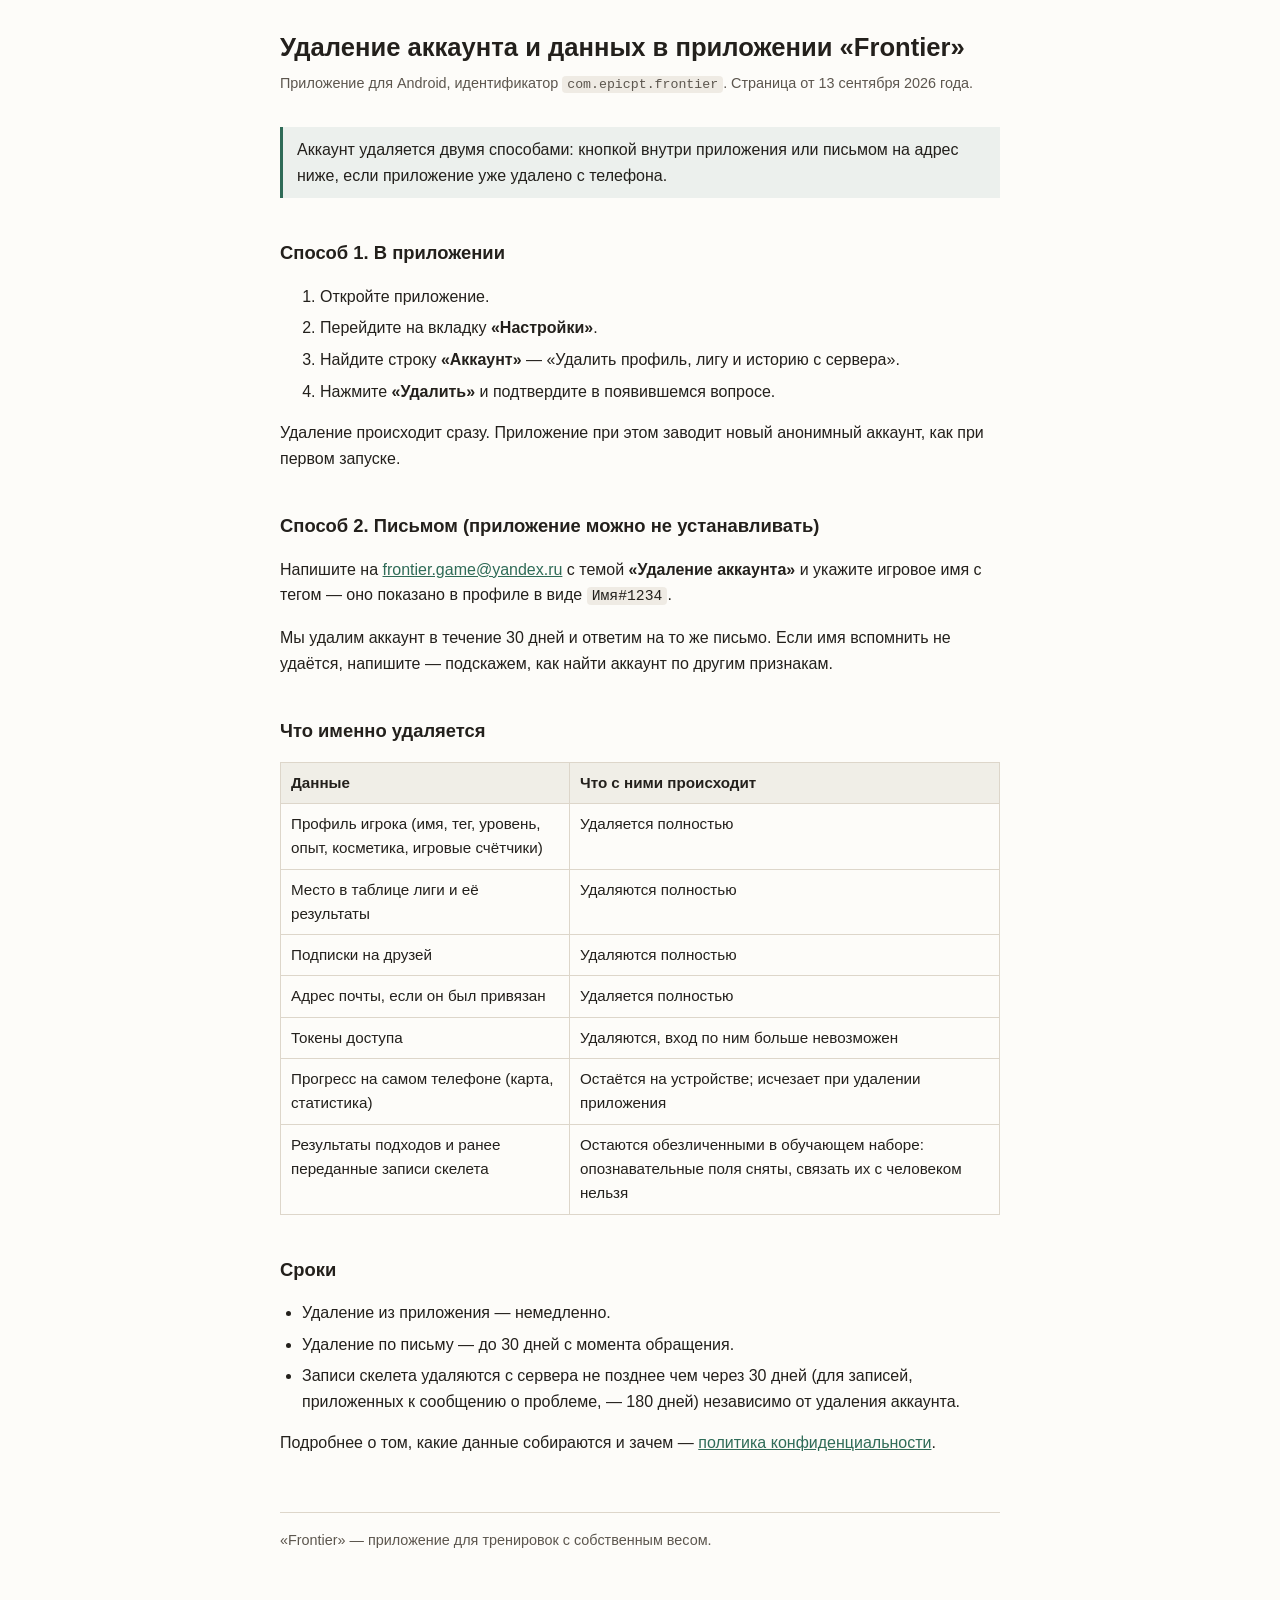
==== delete-account.html @ 0f805be9 "Политика конфиденциальности и страница удаления аккаунта Co-Authored-By: Claude Opus 5 <noreply@anth" ====
<!DOCTYPE html>
<html lang="ru">
<head>
<meta charset="utf-8">
<meta name="viewport" content="width=device-width, initial-scale=1">
<title>Удаление аккаунта — Frontier</title>
<link rel="stylesheet" href="_style.css">
</head>
<body>
<main>

<h1>Удаление аккаунта и данных в приложении «Frontier»</h1>
<p class="meta">Приложение для Android, идентификатор <code>com.epicpt.frontier</code>. Страница от 13 сентября 2026 года.</p>

<div class="note">
Аккаунт удаляется двумя способами: кнопкой внутри приложения или письмом на
адрес ниже, если приложение уже удалено с телефона.
</div>

<h2>Способ 1. В приложении</h2>
<ol>
  <li>Откройте приложение.</li>
  <li>Перейдите на вкладку <strong>«Настройки»</strong>.</li>
  <li>Найдите строку <strong>«Аккаунт»</strong> — «Удалить профиль, лигу и историю с сервера».</li>
  <li>Нажмите <strong>«Удалить»</strong> и подтвердите в появившемся вопросе.</li>
</ol>
<p>
Удаление происходит сразу. Приложение при этом заводит новый анонимный аккаунт,
как при первом запуске.
</p>

<h2>Способ 2. Письмом (приложение можно не устанавливать)</h2>
<p>
Напишите на <a href="mailto:frontier.game@yandex.ru">frontier.game@yandex.ru</a> с темой
<strong>«Удаление аккаунта»</strong> и укажите игровое имя с тегом — оно
показано в профиле в виде <code>Имя#1234</code>.
</p>
<p>
Мы удалим аккаунт в течение 30 дней и ответим на то же письмо. Если имя вспомнить
не удаётся, напишите — подскажем, как найти аккаунт по другим признакам.
</p>

<h2>Что именно удаляется</h2>
<table>
  <tr><th>Данные</th><th>Что с ними происходит</th></tr>
  <tr><td>Профиль игрока (имя, тег, уровень, опыт, косметика, игровые счётчики)</td><td>Удаляется полностью</td></tr>
  <tr><td>Место в таблице лиги и её результаты</td><td>Удаляются полностью</td></tr>
  <tr><td>Подписки на друзей</td><td>Удаляются полностью</td></tr>
  <tr><td>Адрес почты, если он был привязан</td><td>Удаляется полностью</td></tr>
  <tr><td>Токены доступа</td><td>Удаляются, вход по ним больше невозможен</td></tr>
  <tr><td>Прогресс на самом телефоне (карта, статистика)</td><td>Остаётся на устройстве; исчезает при удалении приложения</td></tr>
  <tr><td>Результаты подходов и ранее переданные записи скелета</td><td>Остаются обезличенными в обучающем наборе: опознавательные поля сняты, связать их с человеком нельзя</td></tr>
</table>

<h2>Сроки</h2>
<ul>
  <li>Удаление из приложения — немедленно.</li>
  <li>Удаление по письму — до 30 дней с момента обращения.</li>
  <li>Записи скелета удаляются с сервера не позднее чем через 30 дней (для записей, приложенных к сообщению о проблеме, — 180 дней) независимо от удаления аккаунта.</li>
</ul>

<p>
Подробнее о том, какие данные собираются и зачем —
<a href="privacy.html">политика конфиденциальности</a>.
</p>

<footer>
«Frontier» — приложение для тренировок с собственным весом.
</footer>

</main>
</body>
</html>
---- _style.css ----
/* Общий стиль двух юридических страниц. Отдельный файл, чтобы правка вида не
   требовала трогать текст политики (его версию и дату отслеживают отдельно). */
:root {
  color-scheme: light dark;
  --bg: #fdfcf9;
  --fg: #23201c;
  --muted: #5c564e;
  --line: #ddd6ca;
  --accent: #2f6b57;
}
@media (prefers-color-scheme: dark) {
  :root {
    --bg: #17161a;
    --fg: #e8e4dc;
    --muted: #a39c92;
    --line: #363239;
    --accent: #8fd3b6;
  }
}
* { box-sizing: border-box; }
body {
  margin: 0;
  padding: 32px 20px 64px;
  background: var(--bg);
  color: var(--fg);
  font: 16px/1.6 -apple-system, BlinkMacSystemFont, "Segoe UI", Roboto, sans-serif;
}
main { max-width: 720px; margin: 0 auto; }
h1 { font-size: 1.6rem; line-height: 1.25; margin: 0 0 8px; }
h2 { font-size: 1.15rem; margin: 40px 0 12px; }
h3 { font-size: 1rem; margin: 24px 0 8px; }
.meta { color: var(--muted); font-size: 0.9rem; margin: 0 0 32px; }
a { color: var(--accent); }
ul { padding-left: 22px; }
li { margin: 6px 0; }
table { border-collapse: collapse; width: 100%; margin: 16px 0; font-size: 0.95rem; }
th, td { border: 1px solid var(--line); padding: 8px 10px; text-align: left; vertical-align: top; }
th { background: color-mix(in srgb, var(--line) 40%, transparent); }
.note {
  border-left: 3px solid var(--accent);
  padding: 10px 14px;
  margin: 20px 0;
  background: color-mix(in srgb, var(--accent) 8%, transparent);
}
footer { margin-top: 56px; padding-top: 16px; border-top: 1px solid var(--line); color: var(--muted); font-size: 0.9rem; }
code { font-size: 0.92em; background: color-mix(in srgb, var(--line) 45%, transparent); padding: 1px 5px; border-radius: 4px; }
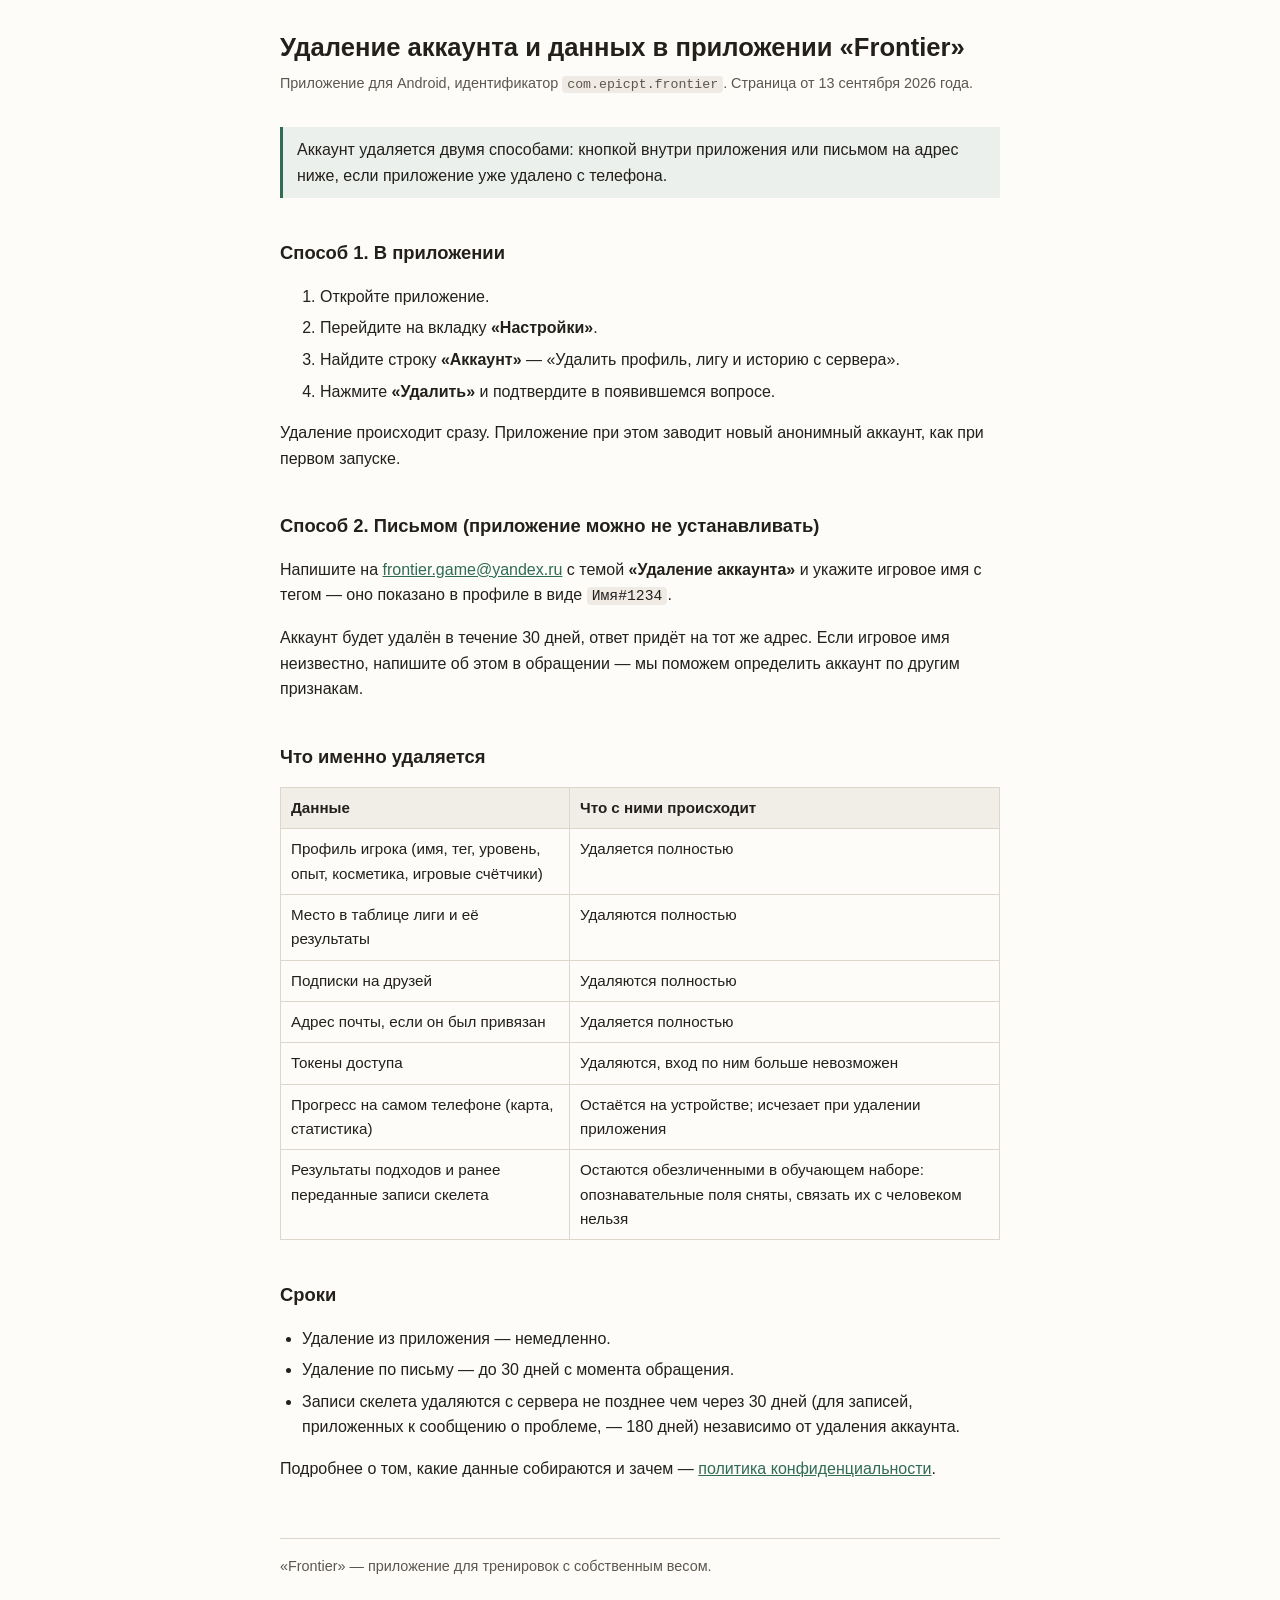
==== commit ff4e739c: "Убрать разговорные обороты из политики Co-Authored-By: Claude Opus 5 <noreply@anthropic.com>" ====
--- a/delete-account.html
+++ b/delete-account.html
@@ -36,8 +36,9 @@
 показано в профиле в виде <code>Имя#1234</code>.
 </p>
 <p>
-Мы удалим аккаунт в течение 30 дней и ответим на то же письмо. Если имя вспомнить
-не удаётся, напишите — подскажем, как найти аккаунт по другим признакам.
+Аккаунт будет удалён в течение 30 дней, ответ придёт на тот же адрес. Если
+игровое имя неизвестно, напишите об этом в обращении — мы поможем определить
+аккаунт по другим признакам.
 </p>
 
 <h2>Что именно удаляется</h2>
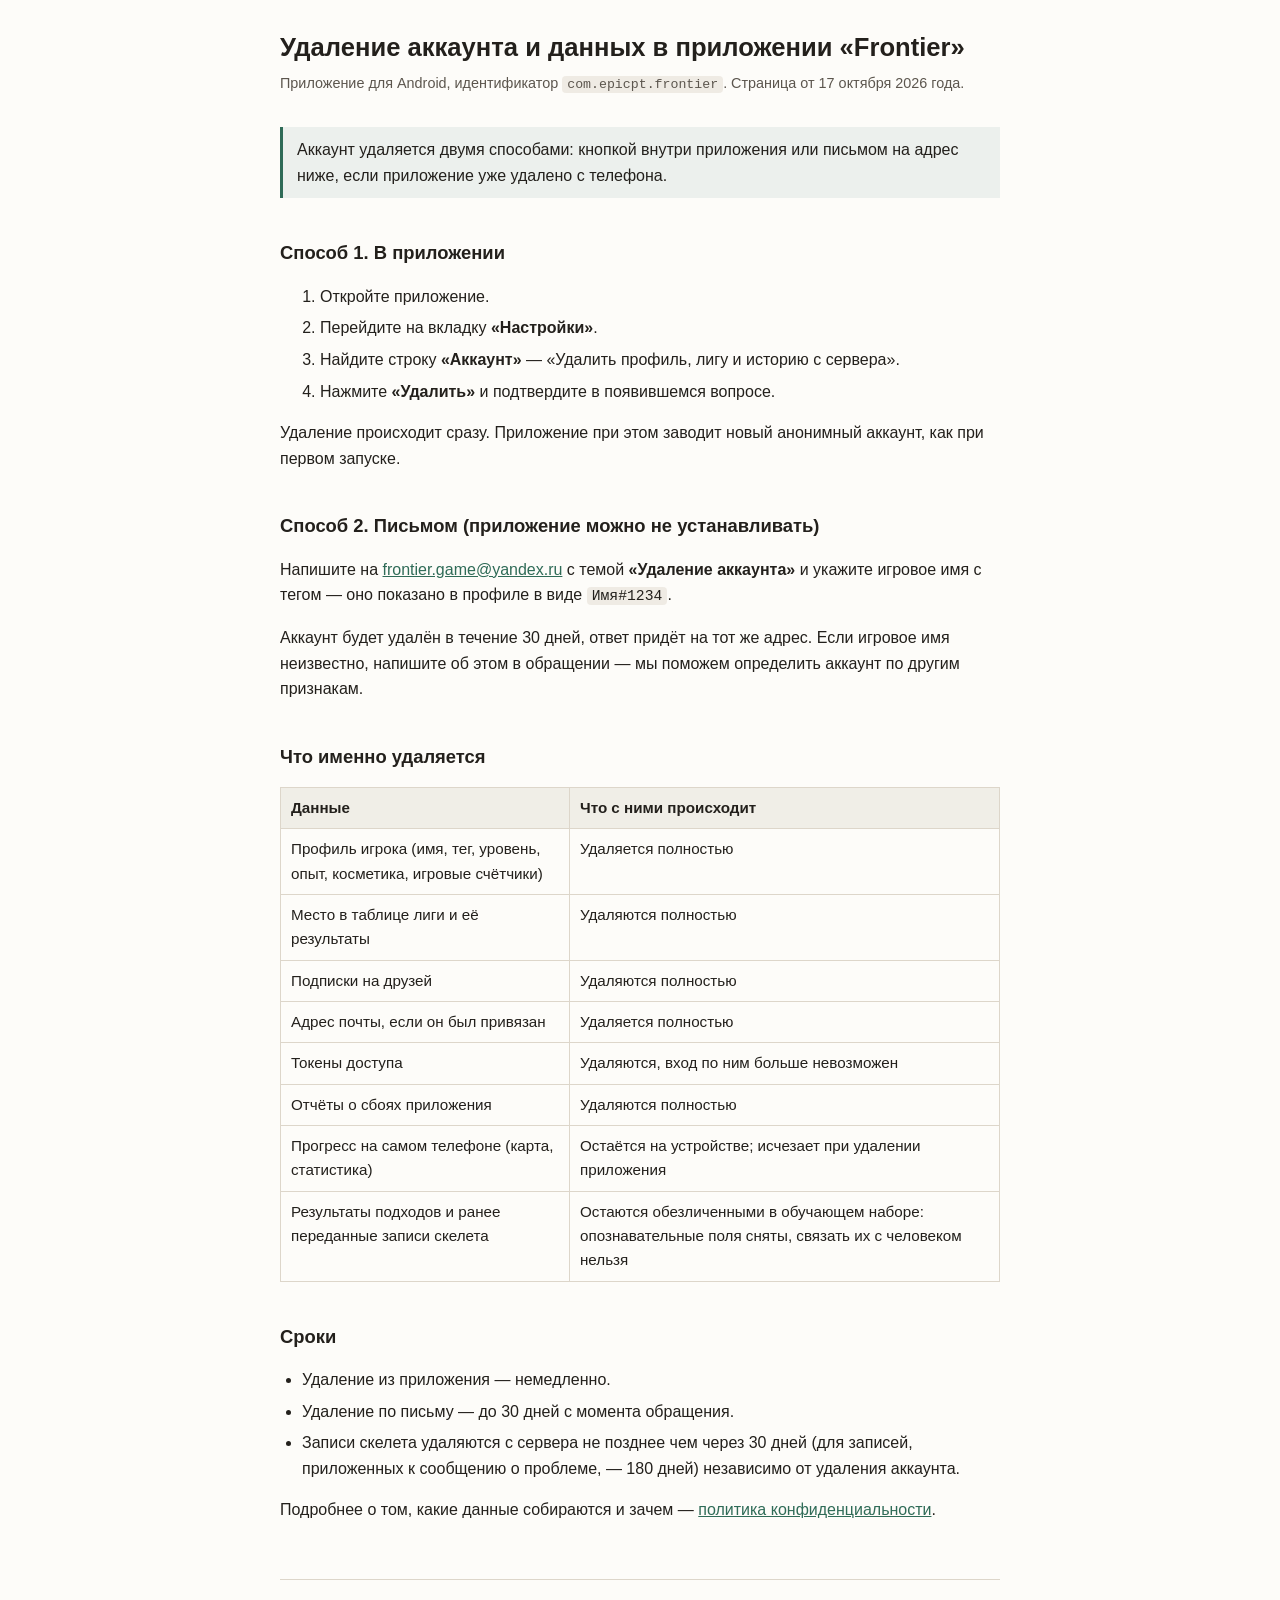
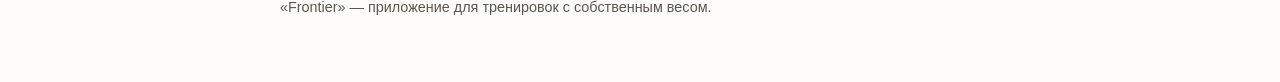
==== commit b30bcc01: "Политика: отчёты о сбоях, редакция от 17.10.2026" ====
--- a/delete-account.html
+++ b/delete-account.html
@@ -4,13 +4,13 @@
 <meta charset="utf-8">
 <meta name="viewport" content="width=device-width, initial-scale=1">
 <title>Удаление аккаунта — Frontier</title>
-<link rel="stylesheet" href="_style.css">
+<link rel="stylesheet" href="style.css">
 </head>
 <body>
 <main>
 
 <h1>Удаление аккаунта и данных в приложении «Frontier»</h1>
-<p class="meta">Приложение для Android, идентификатор <code>com.epicpt.frontier</code>. Страница от 13 сентября 2026 года.</p>
+<p class="meta">Приложение для Android, идентификатор <code>com.epicpt.frontier</code>. Страница от 17 октября 2026 года.</p>
 
 <div class="note">
 Аккаунт удаляется двумя способами: кнопкой внутри приложения или письмом на
@@ -49,6 +49,7 @@
   <tr><td>Подписки на друзей</td><td>Удаляются полностью</td></tr>
   <tr><td>Адрес почты, если он был привязан</td><td>Удаляется полностью</td></tr>
   <tr><td>Токены доступа</td><td>Удаляются, вход по ним больше невозможен</td></tr>
+  <tr><td>Отчёты о сбоях приложения</td><td>Удаляются полностью</td></tr>
   <tr><td>Прогресс на самом телефоне (карта, статистика)</td><td>Остаётся на устройстве; исчезает при удалении приложения</td></tr>
   <tr><td>Результаты подходов и ранее переданные записи скелета</td><td>Остаются обезличенными в обучающем наборе: опознавательные поля сняты, связать их с человеком нельзя</td></tr>
 </table>
--- a/style.css
+++ b/style.css
@@ -0,0 +1,46 @@
+/* Общий стиль двух юридических страниц. Отдельный файл, чтобы правка вида не
+   требовала трогать текст политики (его версию и дату отслеживают отдельно). */
+:root {
+  color-scheme: light dark;
+  --bg: #fdfcf9;
+  --fg: #23201c;
+  --muted: #5c564e;
+  --line: #ddd6ca;
+  --accent: #2f6b57;
+}
+@media (prefers-color-scheme: dark) {
+  :root {
+    --bg: #17161a;
+    --fg: #e8e4dc;
+    --muted: #a39c92;
+    --line: #363239;
+    --accent: #8fd3b6;
+  }
+}
+* { box-sizing: border-box; }
+body {
+  margin: 0;
+  padding: 32px 20px 64px;
+  background: var(--bg);
+  color: var(--fg);
+  font: 16px/1.6 -apple-system, BlinkMacSystemFont, "Segoe UI", Roboto, sans-serif;
+}
+main { max-width: 720px; margin: 0 auto; }
+h1 { font-size: 1.6rem; line-height: 1.25; margin: 0 0 8px; }
+h2 { font-size: 1.15rem; margin: 40px 0 12px; }
+h3 { font-size: 1rem; margin: 24px 0 8px; }
+.meta { color: var(--muted); font-size: 0.9rem; margin: 0 0 32px; }
+a { color: var(--accent); }
+ul { padding-left: 22px; }
+li { margin: 6px 0; }
+table { border-collapse: collapse; width: 100%; margin: 16px 0; font-size: 0.95rem; }
+th, td { border: 1px solid var(--line); padding: 8px 10px; text-align: left; vertical-align: top; }
+th { background: color-mix(in srgb, var(--line) 40%, transparent); }
+.note {
+  border-left: 3px solid var(--accent);
+  padding: 10px 14px;
+  margin: 20px 0;
+  background: color-mix(in srgb, var(--accent) 8%, transparent);
+}
+footer { margin-top: 56px; padding-top: 16px; border-top: 1px solid var(--line); color: var(--muted); font-size: 0.9rem; }
+code { font-size: 0.92em; background: color-mix(in srgb, var(--line) 45%, transparent); padding: 1px 5px; border-radius: 4px; }
